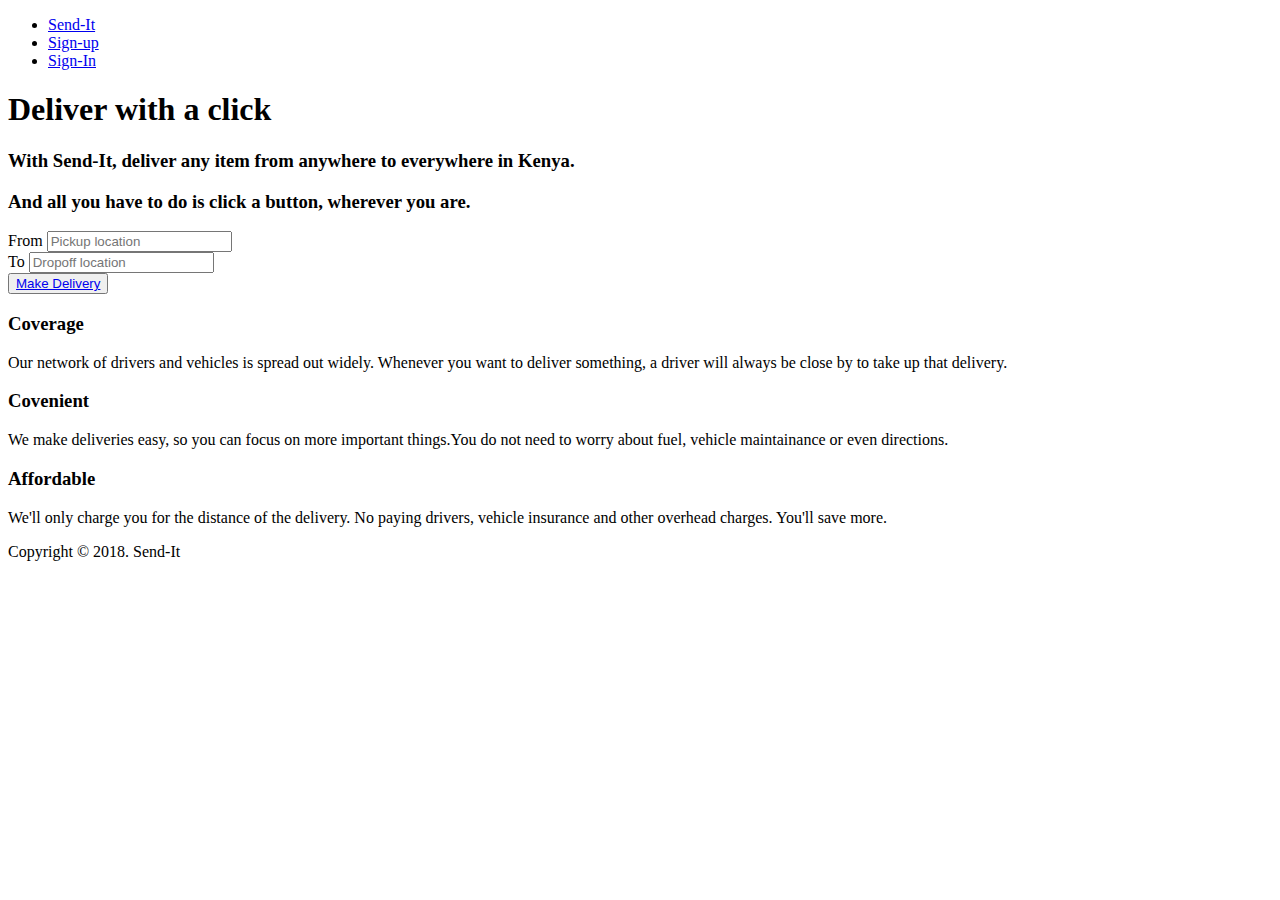
==== index.html @ 099da57d "[Chore #161681179] move index to root folder" ====
<!DOCTYPE html>
<html>
<head>
	<title>Reliable parcel deliveries | Send-It</title>
	<link rel="stylesheet" type="text/css" href="fontawesome/css/all.css">
	<link rel="stylesheet" type="text/css" href="css/style.css">
</head>
<body>
	<header id="main-nav">
		<div class="container">
			<ul>
				<li class="logo"><a href="index.html">Send-It</a></li>
				<li class="right"><a href="signup.html"><i class="fas fa-user-plus"></i> Sign-up</a></li>
				<li class="right"><a href="login.html"><i class="fas fa-sign-in-alt"></i> Sign-In</a></li>
			</ul>
		</div>
	</header>
	<section id="intro">
		<div class="overlay">
			<div class="container">
				<div class="content">
					<h1>Deliver with a click</h1>
					<h3>With Send-It, deliver any item from anywhere to everywhere in Kenya.</h3>
					<h3>And all you have to do is click a button, wherever you are.</h3>
					<form class="order-form">
						<div class="form-group">
							<label><i class="fas fa-map-marker-alt"></i> From</label>
							<input list="locations" type="text" name="from" placeholder="Pickup location">
						</div>
						<div class="form-group">
							<label><i class="fas fa-map-marker-alt"></i> To</label>
							<input list="locations" type="text" name="To" placeholder="Dropoff location">
							<datalist id="locations">
								<option value="Nairobi"></option>
								<option value="Kisumu"></option>
								<option value="Eldoret"></option>
								<option value="Mombasa"></option>
								<option value="Nyeri"></option>
							</datalist>
						</div>
						<div class="form-group">
							<button class="btn-action"><a href="new-order.html"><i class="fas fa-truck"></i> Make Delivery</a></button>
						</div>
					</form>
				</div>
			</div>
		</div>
	</section>
	<section id="marketing">
		<div class="container">
			<div class="item">
				<i class="fas fa-3x fa-truck"></i>
				<h3>Coverage</h3>
				<p>Our network of drivers and vehicles is spread out widely. Whenever you want to deliver something, a driver will always be close by to take up that delivery.
				</p>
			</div>
			<div class="item">
				<i class="fas fa-3x fa-grin-beam"></i>
				<h3>Covenient</h3>
				<p>We make deliveries easy, so you can focus on more important things.You do not need to worry about fuel, vehicle maintainance or even directions.</p>
			</div>
			<div class="item">
				<i class="fas fa-3x fa-money-bill"></i>
				<h3>Affordable</h3>
				<p>We'll only charge you for the distance of the delivery. No paying drivers, vehicle insurance and other overhead charges. You'll save more.
				</p>
			</div>
		</div>
	</section>
	<footer id="footer">
		<p>Copyright &copy; 2018. Send-It</p>
	</footer>
</body>
</html>
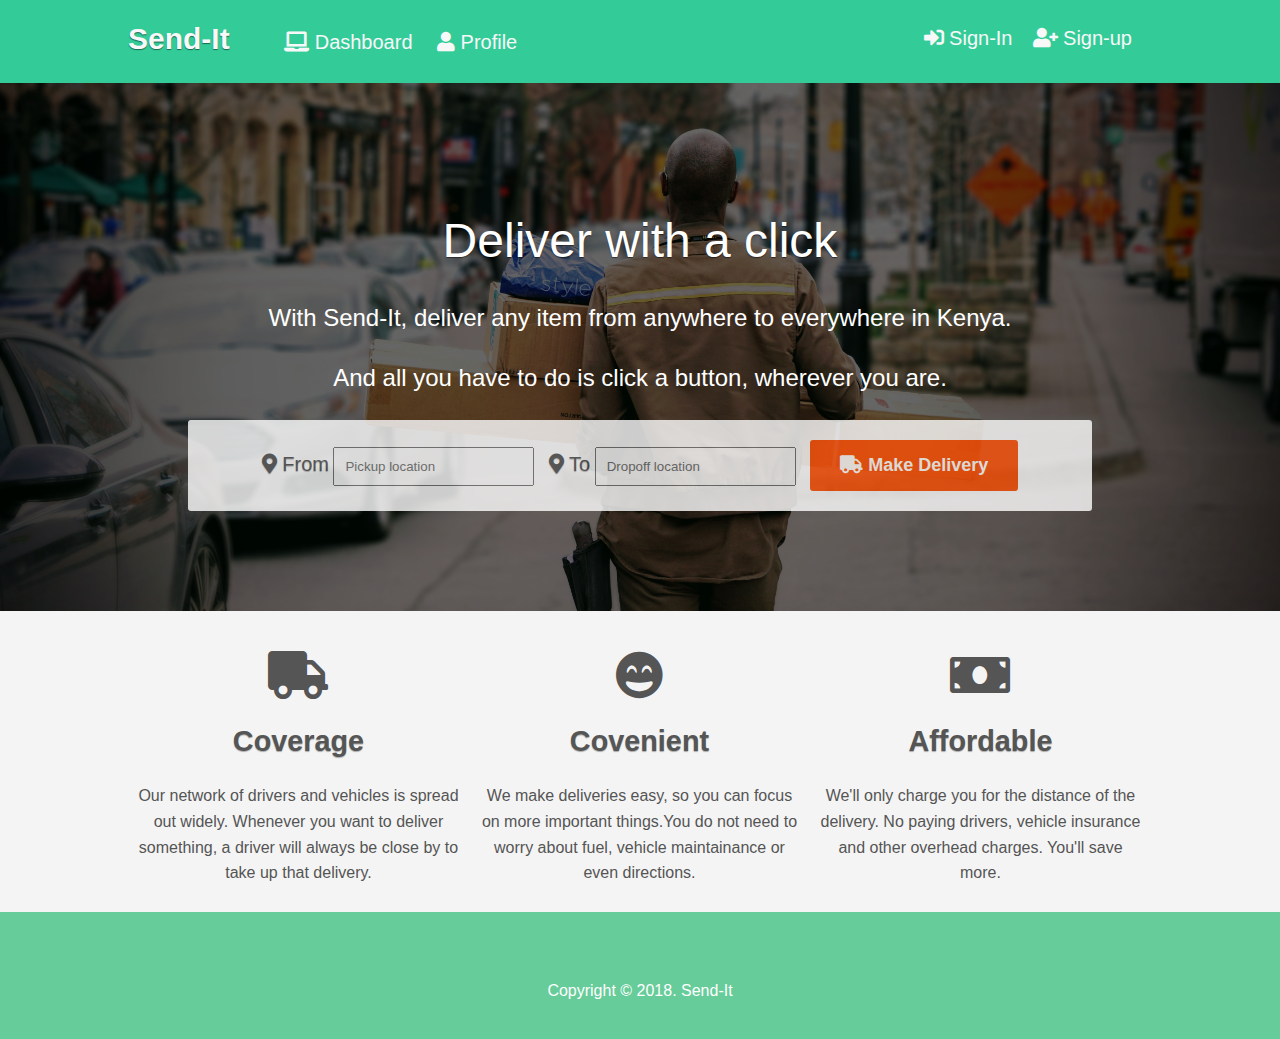
==== commit 26e1ffbc: "[Chore #161677422] add dashboard and profile links to navbar" ====
--- a/index.html
+++ b/index.html
@@ -10,6 +10,8 @@
 		<div class="container">
 			<ul>
 				<li class="logo"><a href="index.html">Send-It</a></li>
+				<li><a href="dashboard.html"><i class="fa fa-laptop"></i> Dashboard</a></li>
+				<li><a href="profile.html"><i class="fa fa-user"></i> Profile</a></li>
 				<li class="right"><a href="signup.html"><i class="fas fa-user-plus"></i> Sign-up</a></li>
 				<li class="right"><a href="login.html"><i class="fas fa-sign-in-alt"></i> Sign-In</a></li>
 			</ul>
@@ -22,7 +24,7 @@
 					<h1>Deliver with a click</h1>
 					<h3>With Send-It, deliver any item from anywhere to everywhere in Kenya.</h3>
 					<h3>And all you have to do is click a button, wherever you are.</h3>
-					<form class="order-form">
+					<form class="order-form" action="create-order.html">
 						<div class="form-group">
 							<label><i class="fas fa-map-marker-alt"></i> From</label>
 							<input list="locations" type="text" name="from" placeholder="Pickup location">
--- a/css/style.css
+++ b/css/style.css
@@ -0,0 +1,327 @@
+body {
+	background-color: #F4F4F4;
+	font-size: 16px;
+	font-family: Helvetica, Helvetica Neue, sans-serif;
+	margin: 0;
+	line-height: 1.6em;
+	color: #555;
+}
+hr {
+	border-top: #555;
+}
+.container {
+	width: 80%;
+	margin: auto;
+	overflow: hidden;
+}
+.text-center {
+	text-align: center;
+}
+/** buttons **/
+
+.btn-action {
+	background-color: #FF530A;
+	color: #FFF;
+	font-size: 18px;
+	font-weight: 600;
+	padding:15px 30px;
+	border: none;
+	border-radius: 3px;
+}
+.btn-action a {
+	text-decoration: none;
+	color: #FFF;
+}
+.btn-green {
+	background-color: #66CC99;
+	color: #FFF;
+	font-size: 18px;
+	font-weight: 600;
+	padding:15px 30px;
+	border: none;
+	border-radius: 3px;
+}
+.btn-green a {
+	text-decoration: none;
+	color: #FFF;
+}
+.btn-green:hover,
+.btn-green:active {
+	background-color: #33CC99;
+}
+
+.btn-blue {
+	background-color: #24C0D9;
+	color: #FFF;
+	font-size: 18px;
+	font-weight: 600;
+	padding:15px 30px;
+	border: none;
+	border-radius: 3px;
+}
+.btn-blue a {
+	text-decoration: none;
+	color: #FFF;
+}
+.btn-block {
+	width: 100%;
+}
+.btn-sm {
+	padding: 5px 10px;
+	font-size: 14px;
+}
+/** navbar **/
+#main-nav {
+	background-color: #33CC99;
+	color: #FFF;
+	box-shadow: 0 0 7px rgba(0, 0, 0, .1);
+}
+#main-nav ul {
+	padding: 10px 0;
+	list-style: none;
+}
+#main-nav li {
+	display: inline;
+}
+#main-nav a {
+	text-decoration: none;
+	color: #F8F8F8;
+	font-size: 20px;
+	padding-right: 20px;
+}
+#main-nav a:hover,
+#main-nav a:active {
+	color: #E2E2E2;
+}
+#main-nav .logo a {
+	font-size: 30px;
+	padding-right: 50px;
+	font-weight: 700;
+	text-shadow: 0 1px 1px rgba(0,0,0,0.5);
+}
+#main-nav .right {
+	float: right;
+}
+
+/** intro section **/
+#intro {
+	background-image: url('../images/intro-bg.jpg');
+	background-position: center center;
+	background-size: cover;
+	margin-bottom: 30px;
+	text-align: center;
+	color: #FFF;
+}
+#intro .overlay {
+	background: rgba(0, 0, 0, 0.60);
+	min-height: 300px;
+}
+#intro .content {
+	padding: 100px 60px;
+}
+#intro .content h1 {
+	font-size: 3em;
+	font-weight: 300;
+	line-height: 1.1em;
+	text-shadow: 0 1px 1px rgba(0,0,0,0.5);
+}
+#intro .content h3 {
+	font-size: 1.5em;
+	line-height: 1.5em;
+	font-weight: 300;
+}
+#intro .btn-action {
+	background-color: #FF530A;
+	color: #FFF;
+	font-size: 18px;
+	font-weight: 600;
+	padding:15px 30px;
+	border: none;
+	border-radius: 3px;
+}
+#intro .btn-action a {
+	text-decoration: none;
+	color: #FFF;
+}
+#intro .order-form {
+	background-color: #FFF;
+	padding: 20px;
+	border: none;
+	border-radius: 3px;
+	opacity: 0.8;
+}
+
+#intro .order-form input[type="text"] {
+	padding: 10px;
+	margin-right: 10px;
+}
+#intro .order-form label {
+	font-size: 20px;
+	color: #555;
+	text-shadow: 0 1px  1px rgba(0, 0, 0, 0.3);
+}
+#intro .order-form .form-group {
+	display: inline;
+}
+/** marketting **/
+#marketing .item {
+	padding: 10px;
+	float: left;
+	width: 33.3%;
+	box-sizing: border-box;
+	text-align: center;
+}
+#marketing .item h3 {
+	font-size: 1.8em;
+	text-align: center;
+	font-weight: 600;
+	text-shadow: 0 1px  1px rgba(0, 0, 0, 0.3);
+}
+/** main **/
+.main {
+	padding: 20px 0 50px 0;
+	background-color: #F4F4F4;
+	border-bottom: 1px solid #E7E7E7;
+}
+.main-alt {
+	padding: 20px 0 50px 0;
+	background-color: #FFF;
+	border-bottom: 1px solid #E7E7E7;
+}
+/** account-form **/
+.account-form {
+	background: #FFF;
+	padding: 20px;
+	border: 1px solid #E7E7E7;
+	border-radius: 5px;
+	width: 40%;
+	margin: auto;
+	box-shadow: 0 0 7px rgba(0, 0, 0, .1);
+	box-sizing: border-box;
+}
+.account-form .form-group {
+	padding-bottom: 10px;
+}
+.account-form label {
+	display: block;
+}
+.account-form input[type="text"],
+.account-form input[type="email"],
+.account-form input[type="password"] {
+	padding: 8px;
+	width: 100%;
+	box-sizing: border-box;
+}
+.account-form h2 {
+	text-align: center;
+	text-shadow: 0 1px  1px rgba(0, 0, 0, 0.3);
+}
+/** make-order-form **/
+.make-order-form {
+	background: #FFF;
+	padding: 20px;
+	border: 1px solid #E7E7E7;
+	border-radius: 5px;
+	width: 80%;
+	margin: auto;
+	box-shadow: 0 0 7px rgba(0, 0, 0, .1);
+	box-sizing: border-box;
+}
+.make-order-form input[type="text"],
+.make-order-form input[type="email"],
+.make-order-form input[type="phone"]{
+	padding: 8px;
+	width: 100%;
+	box-sizing: border-box;
+}
+.make-order-form .form-group {
+	display: inline;
+	width: 50%;
+}
+.make-order-form h3 {
+	color: #339966;
+}
+.make-order-form button {
+	margin-top: 20px;
+}
+.make-order-form .location{
+	padding: 10px;
+	float: left;
+	width: 50%;
+	box-sizing: border-box;
+}
+/** Thumbnails **/
+.thumbnail {
+	width: 25%;
+	padding: 15px;
+	min-height: 150px;
+	float: left;
+	box-sizing: border-box;
+	background-color: #efefef;
+	border: 1px solid #e7e7e7;
+	box-shadow: 0 0 7px rgba(0, 0, 0, .1);
+	margin: 10px;
+}
+/** footer **/
+#footer {
+	background-color: #66CC99;
+	padding: 50px 20px 20px 20px;
+	text-align: center;
+	color: #FFF;
+}
+
+/** mobile **/
+@media(max-width:600px){
+	.container {
+		width: 100%;
+	}
+	#main-nav li {
+		line-height: 1.8em;
+		text-align: center;
+		float: none;
+		display: block;
+	}
+	#main-nav .logo a {
+		padding-right: 0;
+	}
+	#main-nav .right {
+		float: none;
+	}
+	#intro .overlay {
+		background: rgba(0, 0, 0, 0.70);
+	}
+	#intro .content {
+		padding: 20px 10px 40px 10px;
+	}
+	#intro .content h1 {
+		font-size: 2.2em;
+	}
+	#intro .content h3 {
+		font-size: 1em;
+	}
+	#intro .order-form {
+		width: 80%;
+		margin: auto;
+		opacity: 0.7;
+	}
+	#intro .order-form .form-group{
+		display: block;
+		padding-bottom: 10px;
+		margin: auto;
+	}
+	#marketing .item {
+		float: none;
+		width: 100%;
+	}
+	.account-form {
+		width: 90%;
+		margin: auto;
+	}
+	.main {
+		padding-top: 20px;
+	}
+	.make-order-form .location {
+		float: none;
+		width: 100%;
+	}
+}
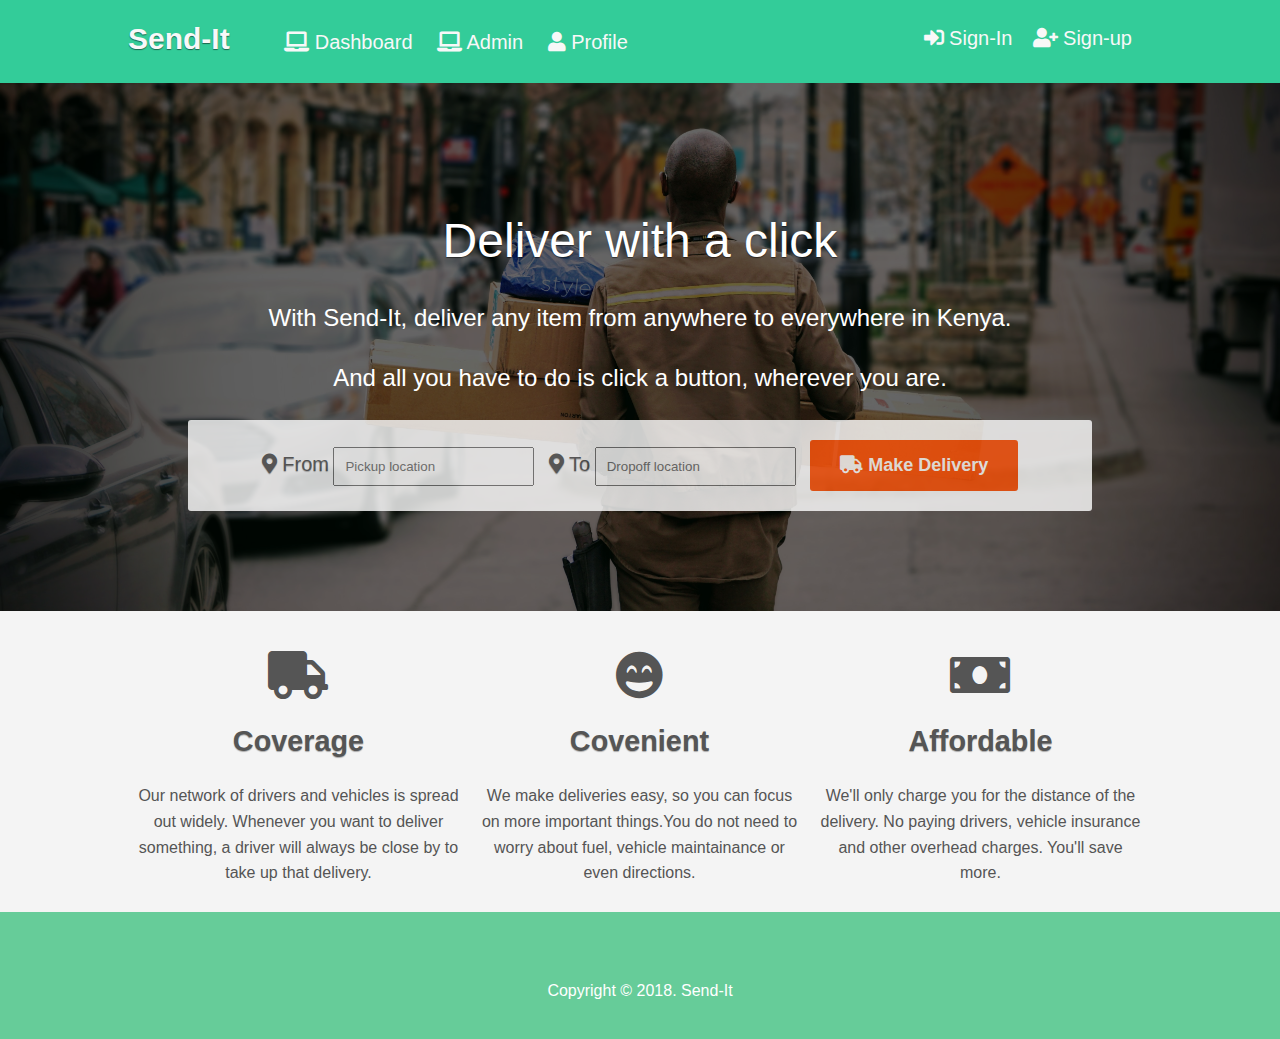
==== commit 8411240a: "[Feature #161678236] update all links." ====
--- a/index.html
+++ b/index.html
@@ -11,6 +11,7 @@
 			<ul>
 				<li class="logo"><a href="index.html">Send-It</a></li>
 				<li><a href="dashboard.html"><i class="fa fa-laptop"></i> Dashboard</a></li>
+				<li><a href="admin.html"><i class="fa fa-laptop"></i> Admin</a></li>
 				<li><a href="profile.html"><i class="fa fa-user"></i> Profile</a></li>
 				<li class="right"><a href="signup.html"><i class="fas fa-user-plus"></i> Sign-up</a></li>
 				<li class="right"><a href="login.html"><i class="fas fa-sign-in-alt"></i> Sign-In</a></li>
--- a/css/style.css
+++ b/css/style.css
@@ -262,6 +262,19 @@
 	box-shadow: 0 0 7px rgba(0, 0, 0, .1);
 	margin: 10px;
 }
+.tab {
+	width: 100%;
+	padding: 15px;
+	min-height: 60px;
+	box-sizing: border-box;
+	background-color: #efefef
+	border: 1px solid #e7e7e7;
+	box-shadow: 0 0 7px rgba(0, 0, 0, .1);
+	margin-bottom: 10px;
+}
+.options {
+	box-sizing: border-box;
+}
 /** footer **/
 #footer {
 	background-color: #66CC99;
@@ -324,4 +337,7 @@
 		float: none;
 		width: 100%;
 	}
-}
+	.options {
+		float: none;
+	}
+}
